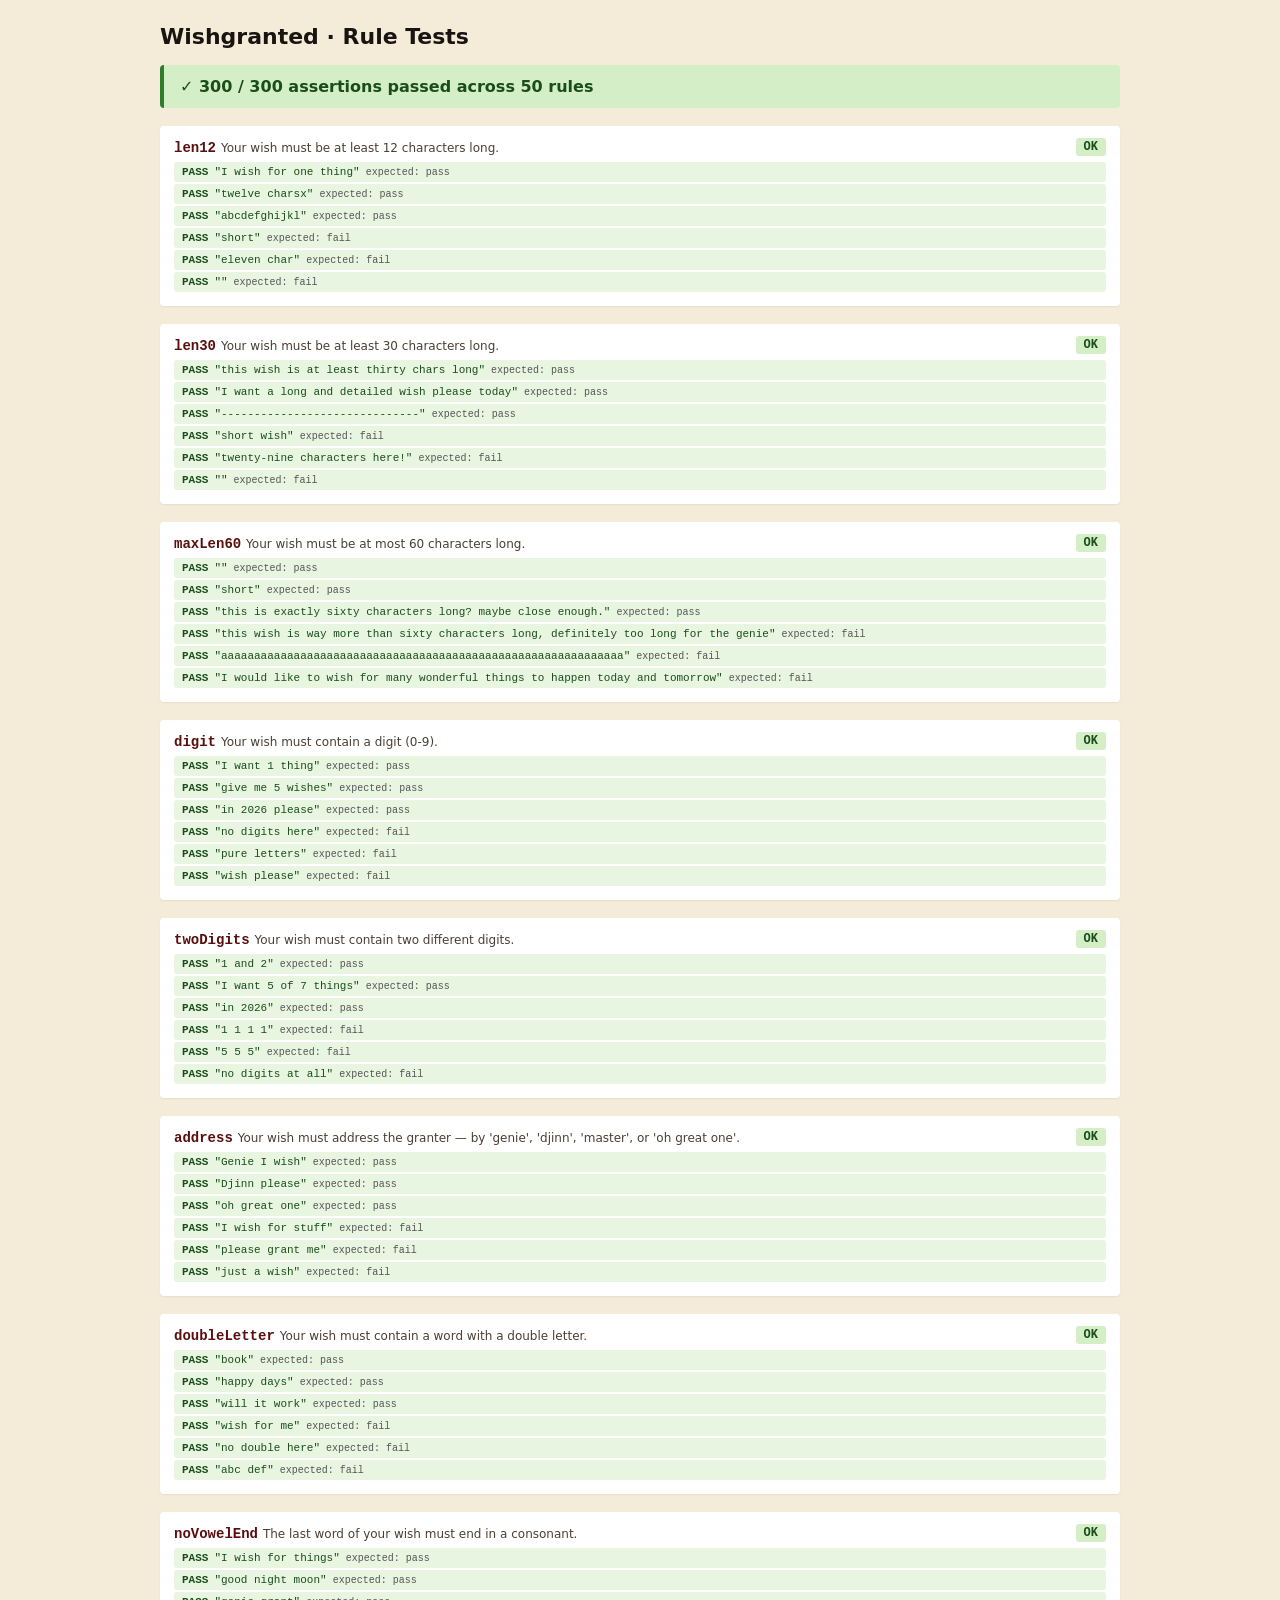
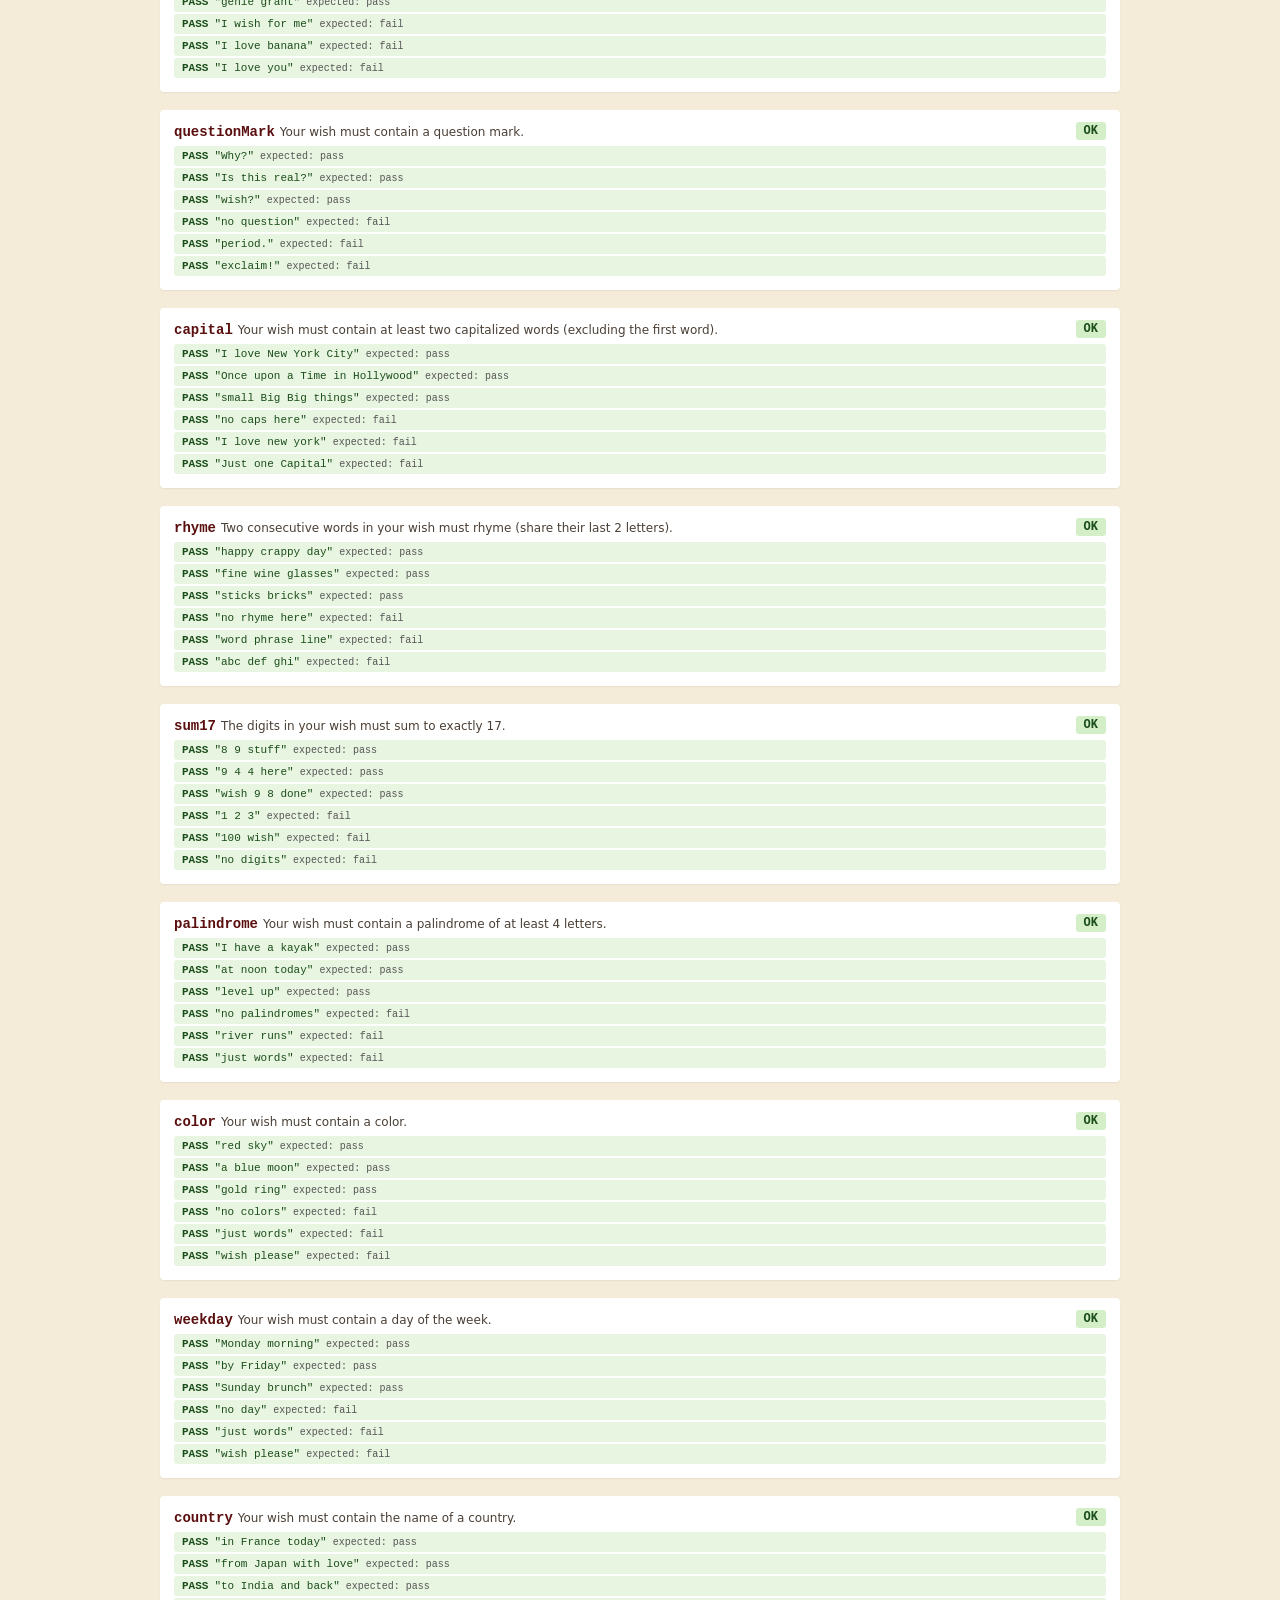
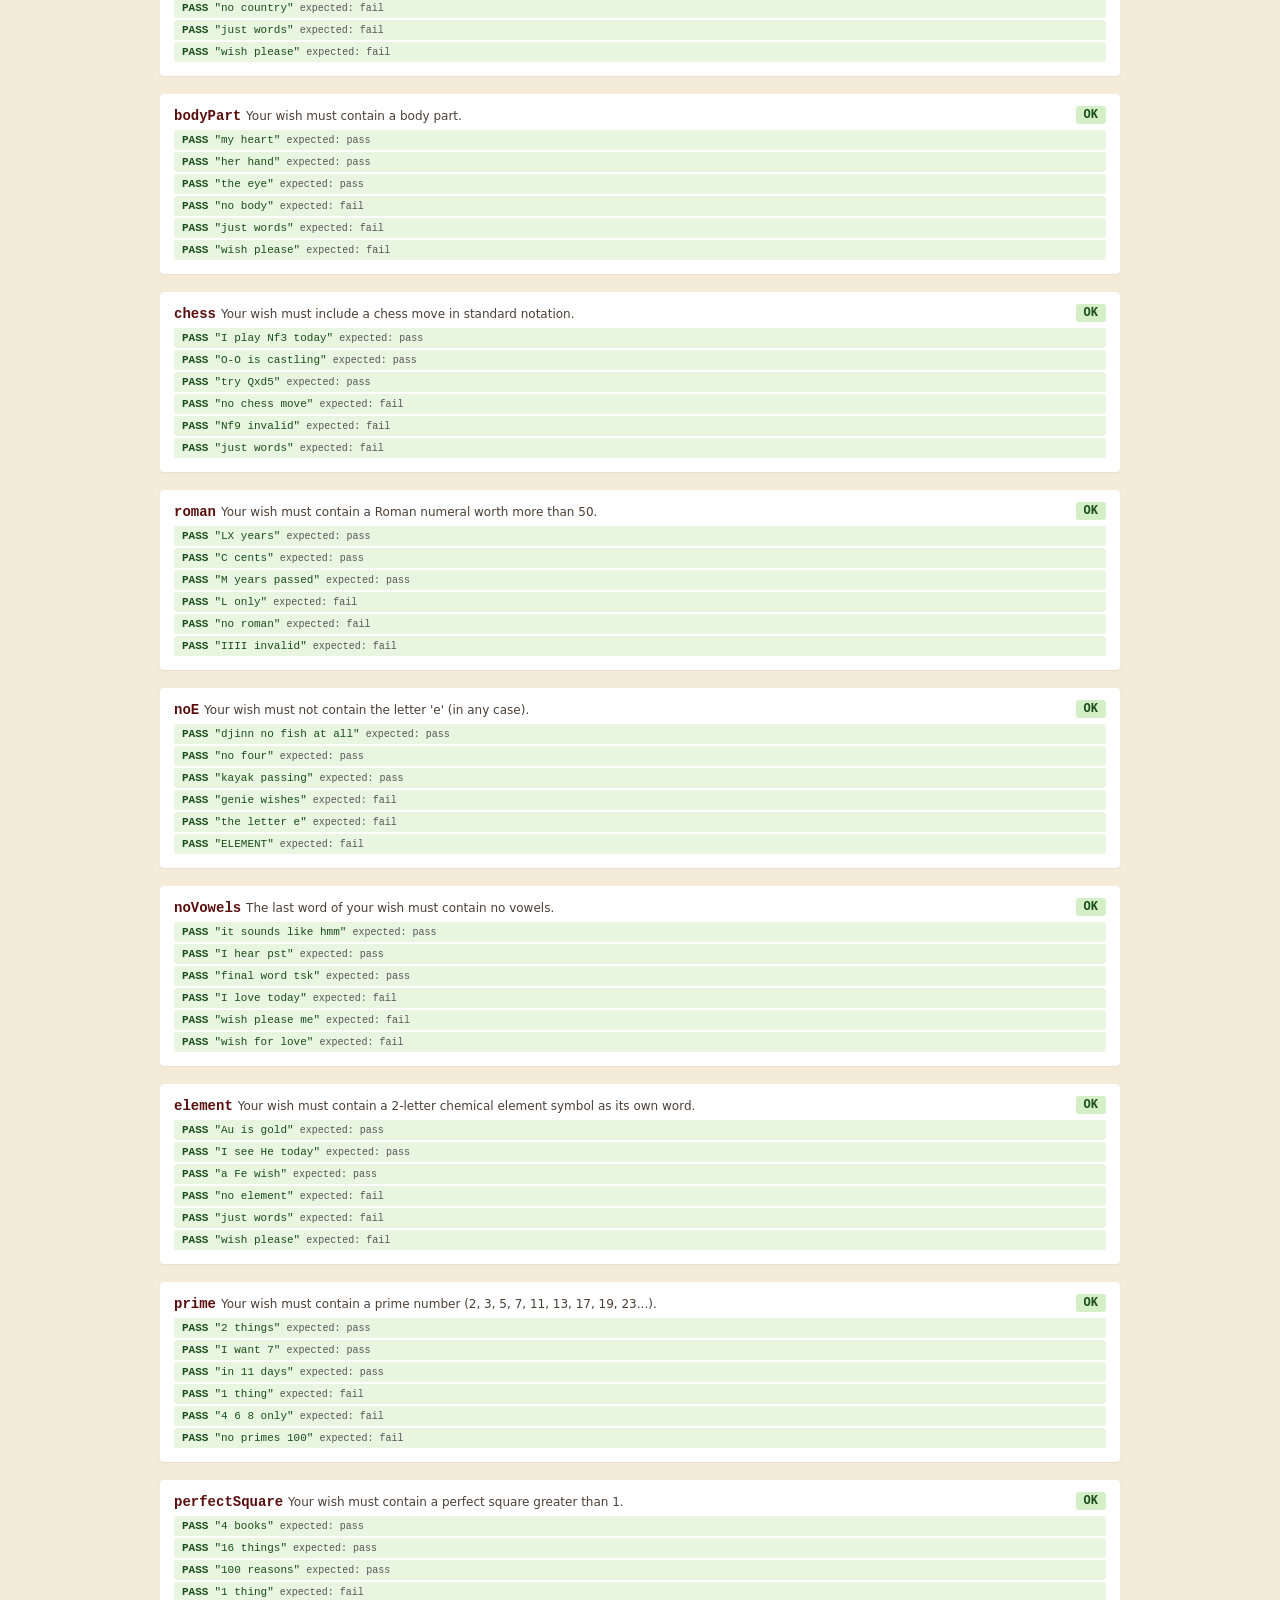
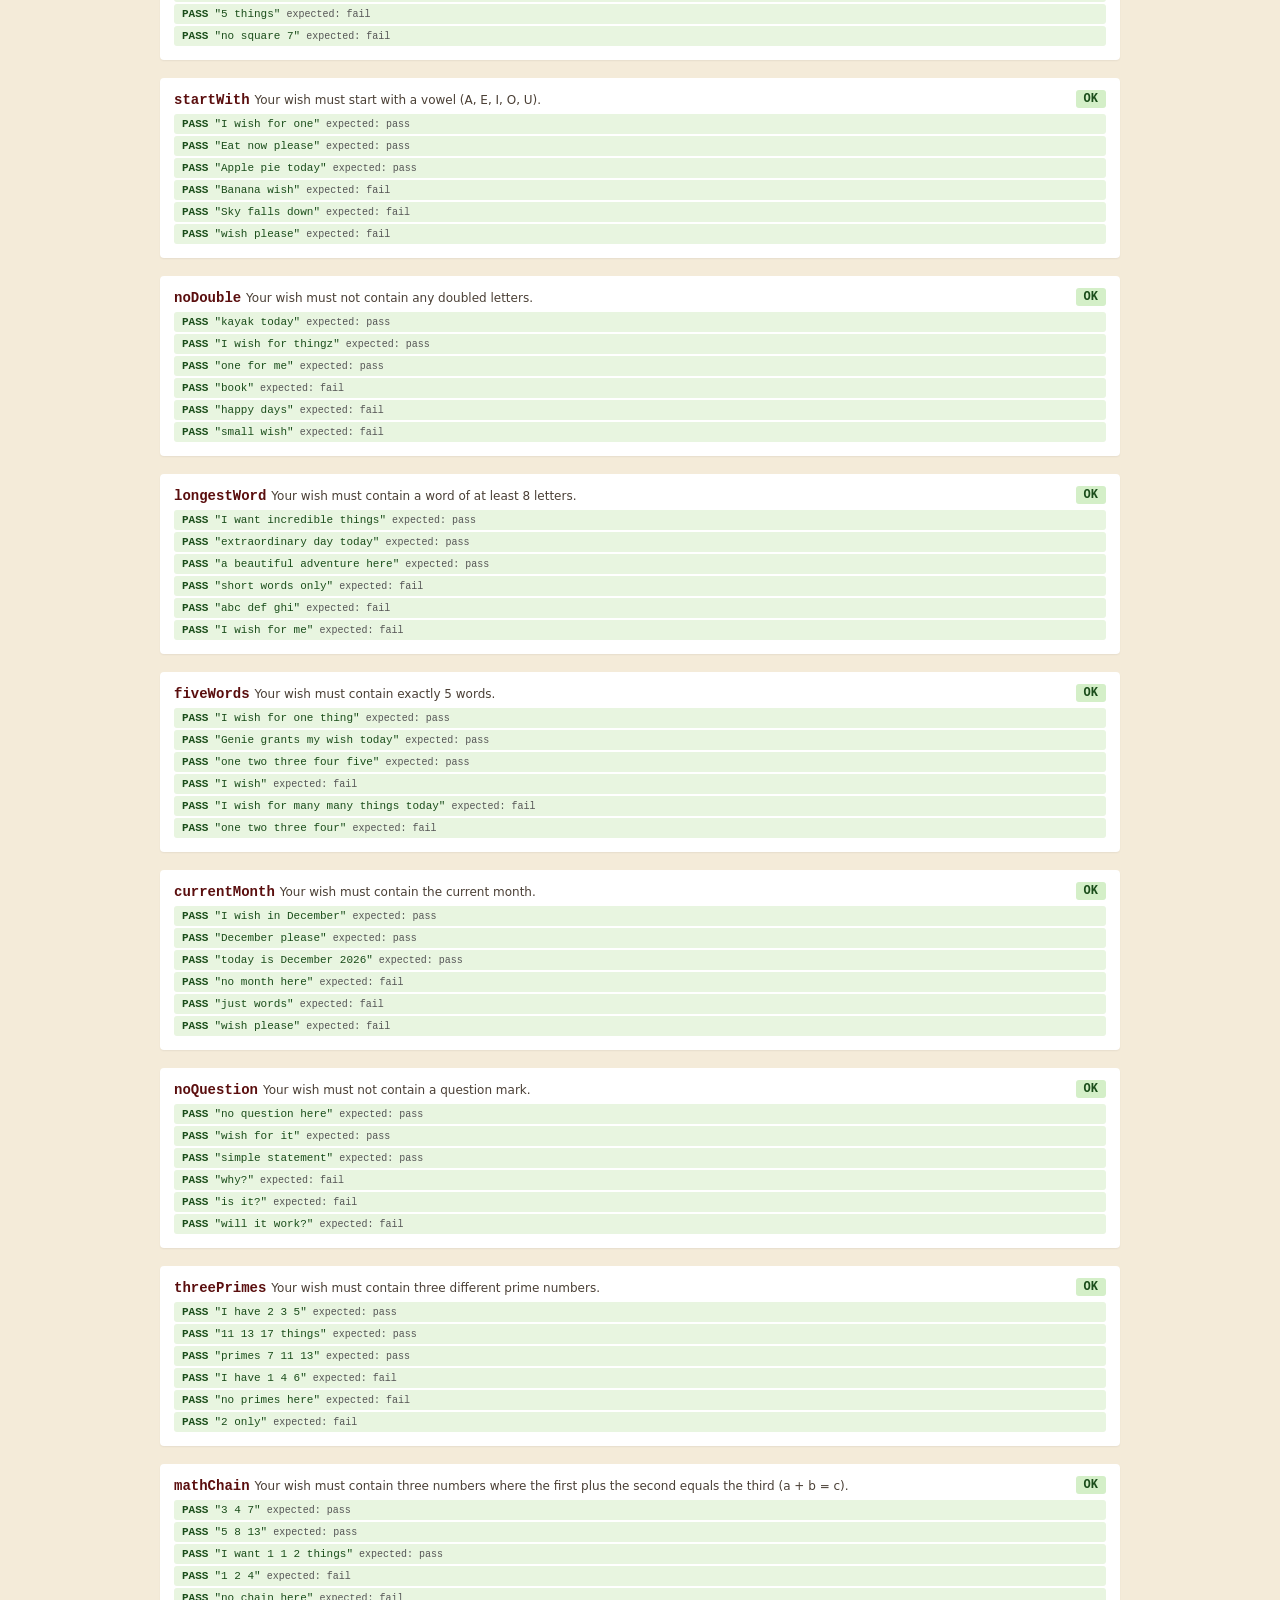
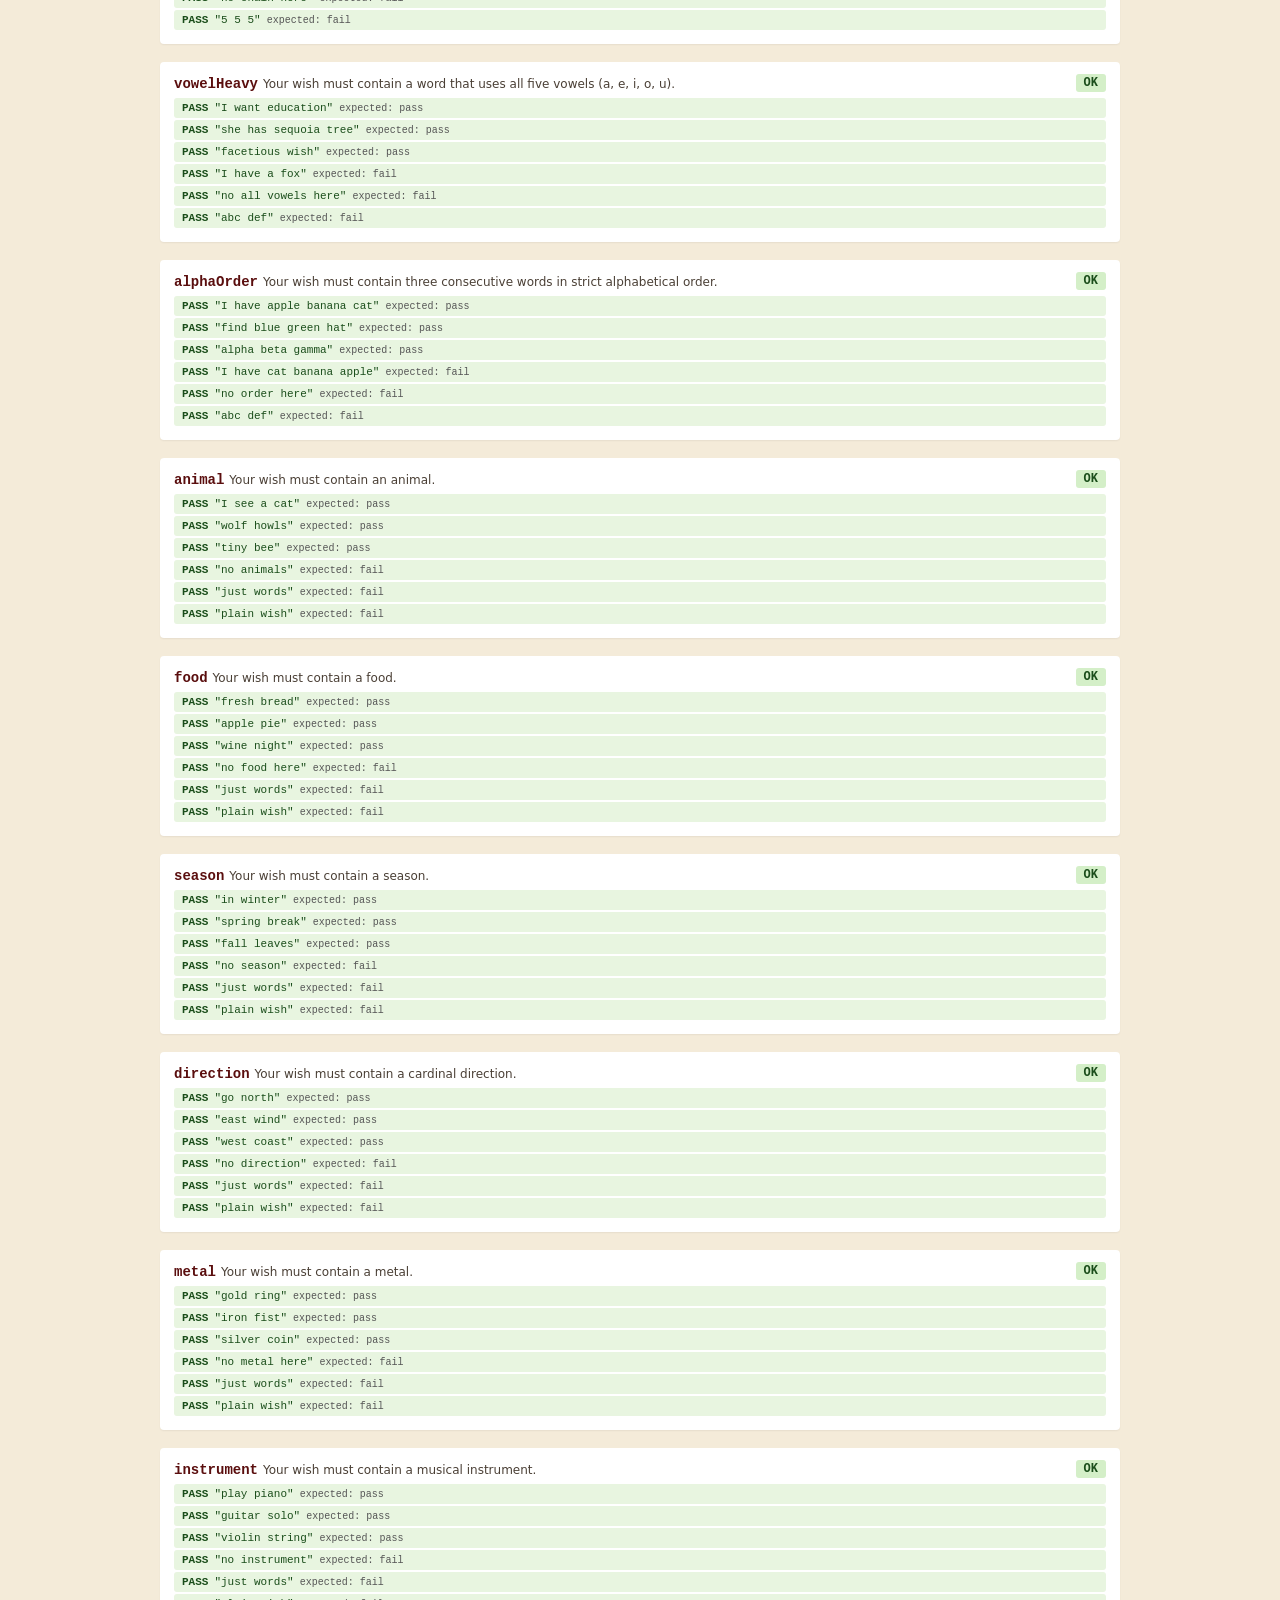
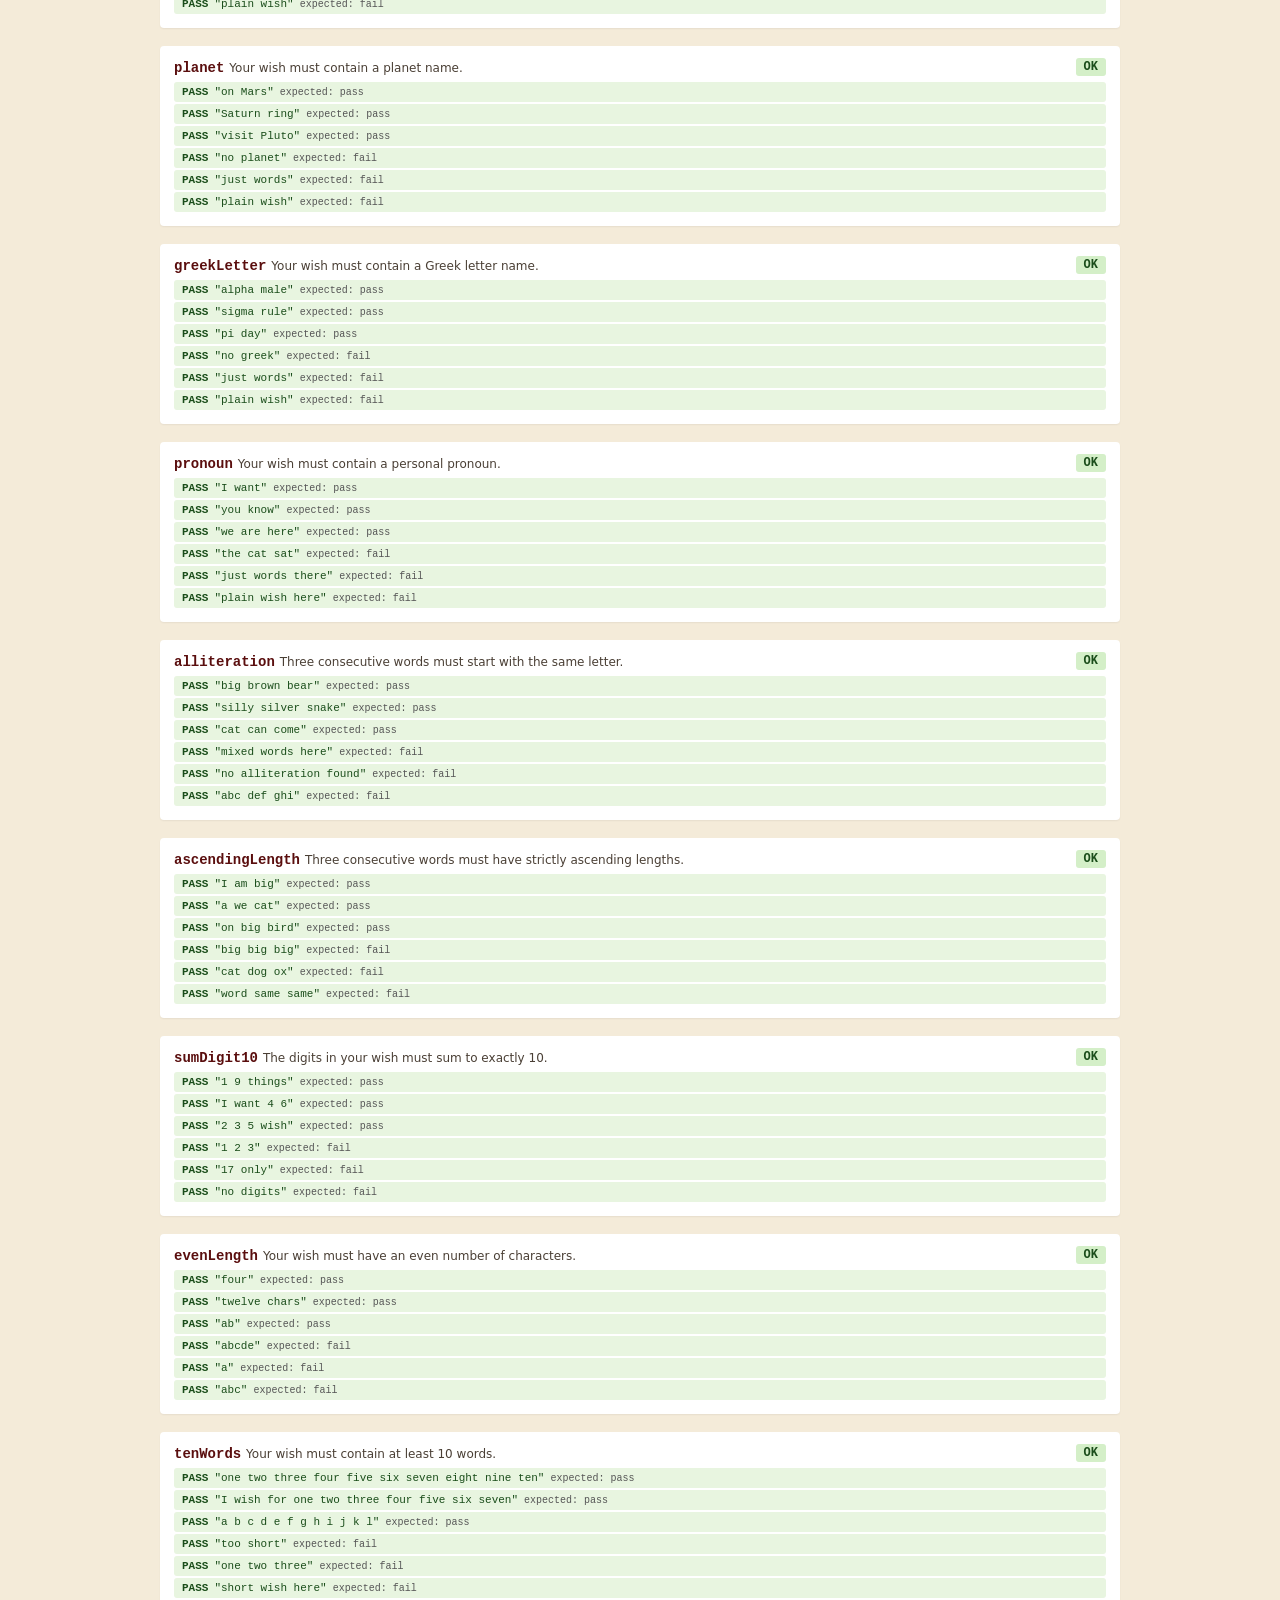
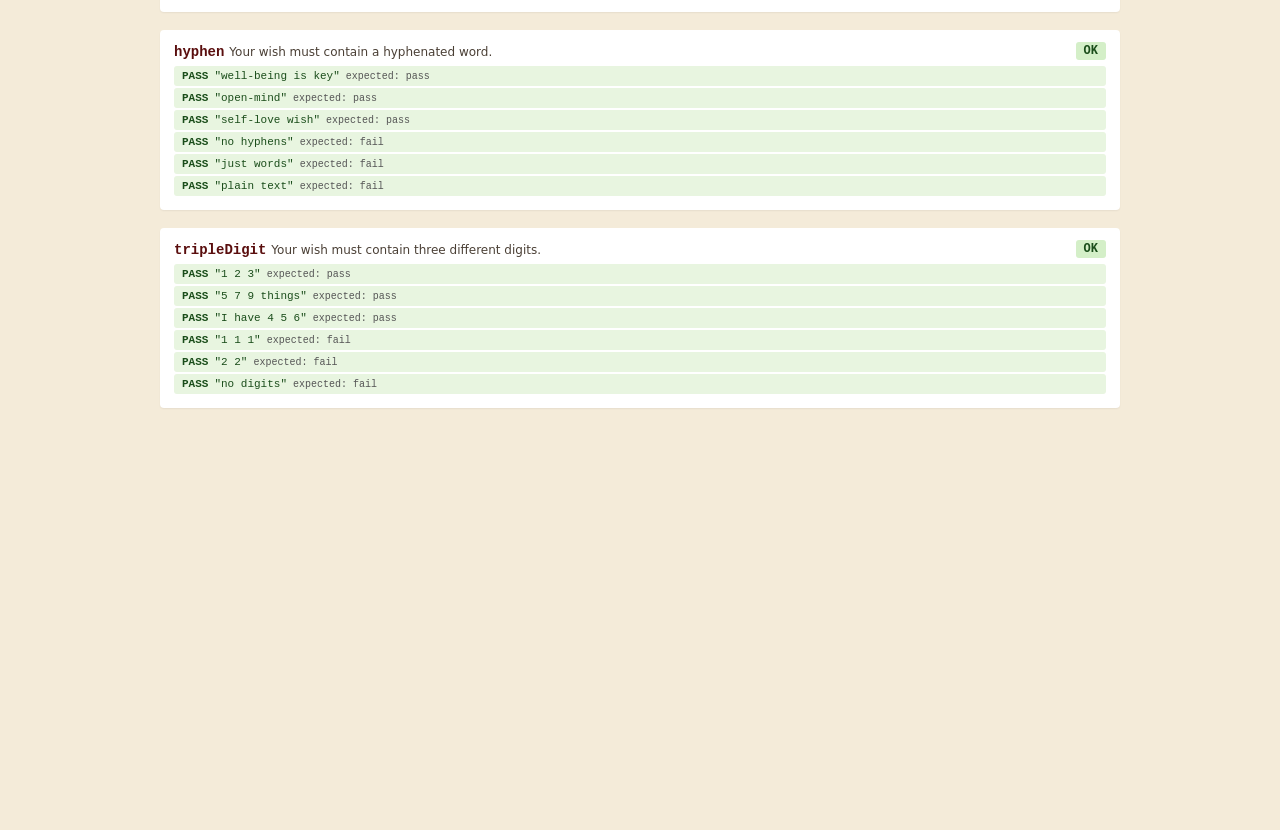
==== tests/rule-tests.html @ 97e1beea "Add game implementation Vanilla HTML/CSS/JS browser puzzle. 50 rules across 10 hand-curated levels (" ====
<!DOCTYPE html>
<html lang="en">
<head>
<meta charset="UTF-8">
<meta name="viewport" content="width=device-width, initial-scale=1.0">
<title>Wishgranted · Rule Tests</title>
<style>
  body { font-family: -apple-system, system-ui, Segoe UI, Roboto, sans-serif; max-width: 960px; margin: 24px auto; padding: 0 20px 80px; color: #1A1410; background: #F4EBD9; }
  h1 { font-size: 22px; margin-bottom: 4px; }
  .summary { padding: 12px 16px; margin: 16px 0; border-radius: 4px; font-weight: 700; }
  .summary.all-pass { background: #D4EFC8; color: #1A4D1A; border-left: 4px solid #2D7D2D; }
  .summary.has-fail { background: #F5C6C6; color: #5A1A1A; border-left: 4px solid #8B1A1A; }
  .rule-block { margin: 18px 0; padding: 12px 14px; background: white; border-radius: 4px; box-shadow: 0 1px 2px rgba(0,0,0,0.06); }
  .rule-head { font-weight: 700; font-size: 14px; margin-bottom: 6px; display: flex; justify-content: space-between; gap: 12px; align-items: center; }
  .rule-id { font-family: monospace; color: #5A0E0E; }
  .rule-text { font-size: 12px; color: #4A3F35; font-weight: 400; flex: 1; }
  .rule-stat { font-family: monospace; font-size: 12px; padding: 2px 8px; border-radius: 3px; flex-shrink: 0; }
  .rule-stat.ok { background: #D4EFC8; color: #1A4D1A; }
  .rule-stat.fail { background: #F5C6C6; color: #5A1A1A; }
  .case { padding: 4px 8px; margin: 2px 0; font-family: monospace; font-size: 11px; border-radius: 3px; word-break: break-word; }
  .case.pass { background: #E8F5E0; color: #1A4D1A; }
  .case.fail { background: #FBDADA; color: #5A1A1A; }
  .case .label { font-weight: 700; margin-right: 6px; }
  .case .expected { color: #555; font-size: 10px; margin-left: 6px; }
</style>
</head>
<body>

<h1>Wishgranted · Rule Tests</h1>
<div id="summary" class="summary">Running…</div>
<div id="results"></div>

<script src="../js/rules.js"></script>
<script>
(function () {
  'use strict';

  var currentMonth = new Date().toLocaleDateString('en-US', { month: 'long' });

  var TESTS = {
    len12: {
      pass: ['I wish for one thing', 'twelve charsx', 'abcdefghijkl'],
      fail: ['short', 'eleven char', '']
    },
    len30: {
      pass: ['this wish is at least thirty chars long', 'I want a long and detailed wish please today', '------------------------------'],
      fail: ['short wish', 'twenty-nine characters here!', '']
    },
    maxLen60: {
      pass: ['', 'short', 'this is exactly sixty characters long? maybe close enough.'],
      fail: [
        'this wish is way more than sixty characters long, definitely too long for the genie',
        'a'.repeat(61),
        'I would like to wish for many wonderful things to happen today and tomorrow'
      ]
    },
    digit: {
      pass: ['I want 1 thing', 'give me 5 wishes', 'in 2026 please'],
      fail: ['no digits here', 'pure letters', 'wish please']
    },
    twoDigits: {
      pass: ['1 and 2', 'I want 5 of 7 things', 'in 2026'],
      fail: ['1 1 1 1', '5 5 5', 'no digits at all']
    },
    address: {
      pass: ['Genie I wish', 'Djinn please', 'oh great one'],
      fail: ['I wish for stuff', 'please grant me', 'just a wish']
    },
    doubleLetter: {
      pass: ['book', 'happy days', 'will it work'],
      fail: ['wish for me', 'no double here', 'abc def']
    },
    noVowelEnd: {
      pass: ['I wish for things', 'good night moon', 'genie grant'],
      fail: ['I wish for me', 'I love banana', 'I love you']
    },
    questionMark: {
      pass: ['Why?', 'Is this real?', 'wish?'],
      fail: ['no question', 'period.', 'exclaim!']
    },
    capital: {
      pass: ['I love New York City', 'Once upon a Time in Hollywood', 'small Big Big things'],
      fail: ['no caps here', 'I love new york', 'Just one Capital']
    },
    rhyme: {
      pass: ['happy crappy day', 'fine wine glasses', 'sticks bricks'],
      fail: ['no rhyme here', 'word phrase line', 'abc def ghi']
    },
    sum17: {
      pass: ['8 9 stuff', '9 4 4 here', 'wish 9 8 done'],
      fail: ['1 2 3', '100 wish', 'no digits']
    },
    palindrome: {
      pass: ['I have a kayak', 'at noon today', 'level up'],
      fail: ['no palindromes', 'river runs', 'just words']
    },
    color: {
      pass: ['red sky', 'a blue moon', 'gold ring'],
      fail: ['no colors', 'just words', 'wish please']
    },
    weekday: {
      pass: ['Monday morning', 'by Friday', 'Sunday brunch'],
      fail: ['no day', 'just words', 'wish please']
    },
    country: {
      pass: ['in France today', 'from Japan with love', 'to India and back'],
      fail: ['no country', 'just words', 'wish please']
    },
    bodyPart: {
      pass: ['my heart', 'her hand', 'the eye'],
      fail: ['no body', 'just words', 'wish please']
    },
    chess: {
      pass: ['I play Nf3 today', 'O-O is castling', 'try Qxd5'],
      fail: ['no chess move', 'Nf9 invalid', 'just words']
    },
    roman: {
      pass: ['LX years', 'C cents', 'M years passed'],
      fail: ['L only', 'no roman', 'IIII invalid']
    },
    noE: {
      pass: ['djinn no fish at all', 'no four', 'kayak passing'],
      fail: ['genie wishes', 'the letter e', 'ELEMENT']
    },
    noVowels: {
      pass: ['it sounds like hmm', 'I hear pst', 'final word tsk'],
      fail: ['I love today', 'wish please me', 'wish for love']
    },
    element: {
      pass: ['Au is gold', 'I see He today', 'a Fe wish'],
      fail: ['no element', 'just words', 'wish please']
    },
    prime: {
      pass: ['2 things', 'I want 7', 'in 11 days'],
      fail: ['1 thing', '4 6 8 only', 'no primes 100']
    },
    perfectSquare: {
      pass: ['4 books', '16 things', '100 reasons'],
      fail: ['1 thing', '5 things', 'no square 7']
    },
    startWith: {
      pass: ['I wish for one', 'Eat now please', 'Apple pie today'],
      fail: ['Banana wish', 'Sky falls down', 'wish please']
    },
    noDouble: {
      pass: ['kayak today', 'I wish for thingz', 'one for me'],
      fail: ['book', 'happy days', 'small wish']
    },
    longestWord: {
      pass: ['I want incredible things', 'extraordinary day today', 'a beautiful adventure here'],
      fail: ['short words only', 'abc def ghi', 'I wish for me']
    },
    fiveWords: {
      pass: ['I wish for one thing', 'Genie grants my wish today', 'one two three four five'],
      fail: ['I wish', 'I wish for many many things today', 'one two three four']
    },
    currentMonth: {
      pass: ['I wish in ' + currentMonth, currentMonth + ' please', 'today is ' + currentMonth + ' 2026'],
      fail: ['no month here', 'just words', 'wish please']
    },
    noQuestion: {
      pass: ['no question here', 'wish for it', 'simple statement'],
      fail: ['why?', 'is it?', 'will it work?']
    },
    threePrimes: {
      pass: ['I have 2 3 5', '11 13 17 things', 'primes 7 11 13'],
      fail: ['I have 1 4 6', 'no primes here', '2 only']
    },
    mathChain: {
      pass: ['3 4 7', '5 8 13', 'I want 1 1 2 things'],
      fail: ['1 2 4', 'no chain here', '5 5 5']
    },
    vowelHeavy: {
      pass: ['I want education', 'she has sequoia tree', 'facetious wish'],
      fail: ['I have a fox', 'no all vowels here', 'abc def']
    },
    alphaOrder: {
      pass: ['I have apple banana cat', 'find blue green hat', 'alpha beta gamma'],
      fail: ['I have cat banana apple', 'no order here', 'abc def']
    },
    animal: {
      pass: ['I see a cat', 'wolf howls', 'tiny bee'],
      fail: ['no animals', 'just words', 'plain wish']
    },
    food: {
      pass: ['fresh bread', 'apple pie', 'wine night'],
      fail: ['no food here', 'just words', 'plain wish']
    },
    season: {
      pass: ['in winter', 'spring break', 'fall leaves'],
      fail: ['no season', 'just words', 'plain wish']
    },
    direction: {
      pass: ['go north', 'east wind', 'west coast'],
      fail: ['no direction', 'just words', 'plain wish']
    },
    metal: {
      pass: ['gold ring', 'iron fist', 'silver coin'],
      fail: ['no metal here', 'just words', 'plain wish']
    },
    instrument: {
      pass: ['play piano', 'guitar solo', 'violin string'],
      fail: ['no instrument', 'just words', 'plain wish']
    },
    planet: {
      pass: ['on Mars', 'Saturn ring', 'visit Pluto'],
      fail: ['no planet', 'just words', 'plain wish']
    },
    greekLetter: {
      pass: ['alpha male', 'sigma rule', 'pi day'],
      fail: ['no greek', 'just words', 'plain wish']
    },
    pronoun: {
      pass: ['I want', 'you know', 'we are here'],
      fail: ['the cat sat', 'just words there', 'plain wish here']
    },
    alliteration: {
      pass: ['big brown bear', 'silly silver snake', 'cat can come'],
      fail: ['mixed words here', 'no alliteration found', 'abc def ghi']
    },
    ascendingLength: {
      pass: ['I am big', 'a we cat', 'on big bird'],
      fail: ['big big big', 'cat dog ox', 'word same same']
    },
    sumDigit10: {
      pass: ['1 9 things', 'I want 4 6', '2 3 5 wish'],
      fail: ['1 2 3', '17 only', 'no digits']
    },
    evenLength: {
      pass: ['four', 'twelve chars', 'ab'],
      fail: ['abcde', 'a', 'abc']
    },
    tenWords: {
      pass: ['one two three four five six seven eight nine ten', 'I wish for one two three four five six seven', 'a b c d e f g h i j k l'],
      fail: ['too short', 'one two three', 'short wish here']
    },
    hyphen: {
      pass: ['well-being is key', 'open-mind', 'self-love wish'],
      fail: ['no hyphens', 'just words', 'plain text']
    },
    tripleDigit: {
      pass: ['1 2 3', '5 7 9 things', 'I have 4 5 6'],
      fail: ['1 1 1', '2 2', 'no digits']
    }
  };

  function run() {
    var pool = window.RULE_POOL;
    var resultsEl = document.getElementById('results');
    var summaryEl = document.getElementById('summary');
    var totalCases = 0;
    var failedCases = 0;
    var html = '';

    for (var i = 0; i < pool.length; i++) {
      var rule = pool[i];
      var spec = TESTS[rule.id];
      if (!spec) {
        html += '<div class="rule-block"><div class="rule-head"><span><span class="rule-id">' + rule.id + '</span></span><span class="rule-stat fail">NO TESTS</span></div></div>';
        failedCases++;
        totalCases++;
        continue;
      }

      var passResults = [];
      var failResults = [];

      for (var p = 0; p < spec.pass.length; p++) {
        totalCases++;
        var got = rule.check(spec.pass[p]);
        if (!got) failedCases++;
        passResults.push({ wish: spec.pass[p], got: got, expected: true });
      }
      for (var f = 0; f < spec.fail.length; f++) {
        totalCases++;
        var got2 = rule.check(spec.fail[f]);
        if (got2) failedCases++;
        failResults.push({ wish: spec.fail[f], got: got2, expected: false });
      }

      var allOk = true;
      for (var k = 0; k < passResults.length; k++) if (!passResults[k].got) { allOk = false; break; }
      if (allOk) for (var k2 = 0; k2 < failResults.length; k2++) if (failResults[k2].got) { allOk = false; break; }

      var caseHtml = '';
      for (var pr = 0; pr < passResults.length; pr++) {
        var r = passResults[pr];
        var ok = r.got === r.expected;
        caseHtml += '<div class="case ' + (ok ? 'pass' : 'fail') + '"><span class="label">' + (ok ? 'PASS' : 'FAIL') + '</span>' + escapeHtml(JSON.stringify(r.wish)) + '<span class="expected">expected: pass</span></div>';
      }
      for (var fr = 0; fr < failResults.length; fr++) {
        var r2 = failResults[fr];
        var ok2 = r2.got === r2.expected;
        caseHtml += '<div class="case ' + (ok2 ? 'pass' : 'fail') + '"><span class="label">' + (ok2 ? 'PASS' : 'FAIL') + '</span>' + escapeHtml(JSON.stringify(r2.wish)) + '<span class="expected">expected: fail</span></div>';
      }

      html += '<div class="rule-block">' +
        '<div class="rule-head">' +
          '<span><span class="rule-id">' + escapeHtml(rule.id) + '</span> <span class="rule-text">' + escapeHtml(rule.text) + '</span></span>' +
          '<span class="rule-stat ' + (allOk ? 'ok' : 'fail') + '">' + (allOk ? 'OK' : 'FAIL') + '</span>' +
        '</div>' +
        caseHtml +
      '</div>';
    }

    resultsEl.innerHTML = html;
    summaryEl.className = 'summary ' + (failedCases === 0 ? 'all-pass' : 'has-fail');
    summaryEl.textContent = (failedCases === 0 ? '✓ ' : '✗ ') +
      (totalCases - failedCases) + ' / ' + totalCases + ' assertions passed across ' + pool.length + ' rules' +
      (failedCases > 0 ? ' (' + failedCases + ' failures)' : '');
  }

  function escapeHtml(s) {
    return String(s).replace(/[&<>"']/g, function (c) {
      return { '&':'&amp;','<':'&lt;','>':'&gt;','"':'&quot;',"'":'&#39;' }[c];
    });
  }

  if (document.readyState === 'loading') {
    document.addEventListener('DOMContentLoaded', run);
  } else {
    run();
  }
})();
</script>

</body>
</html>
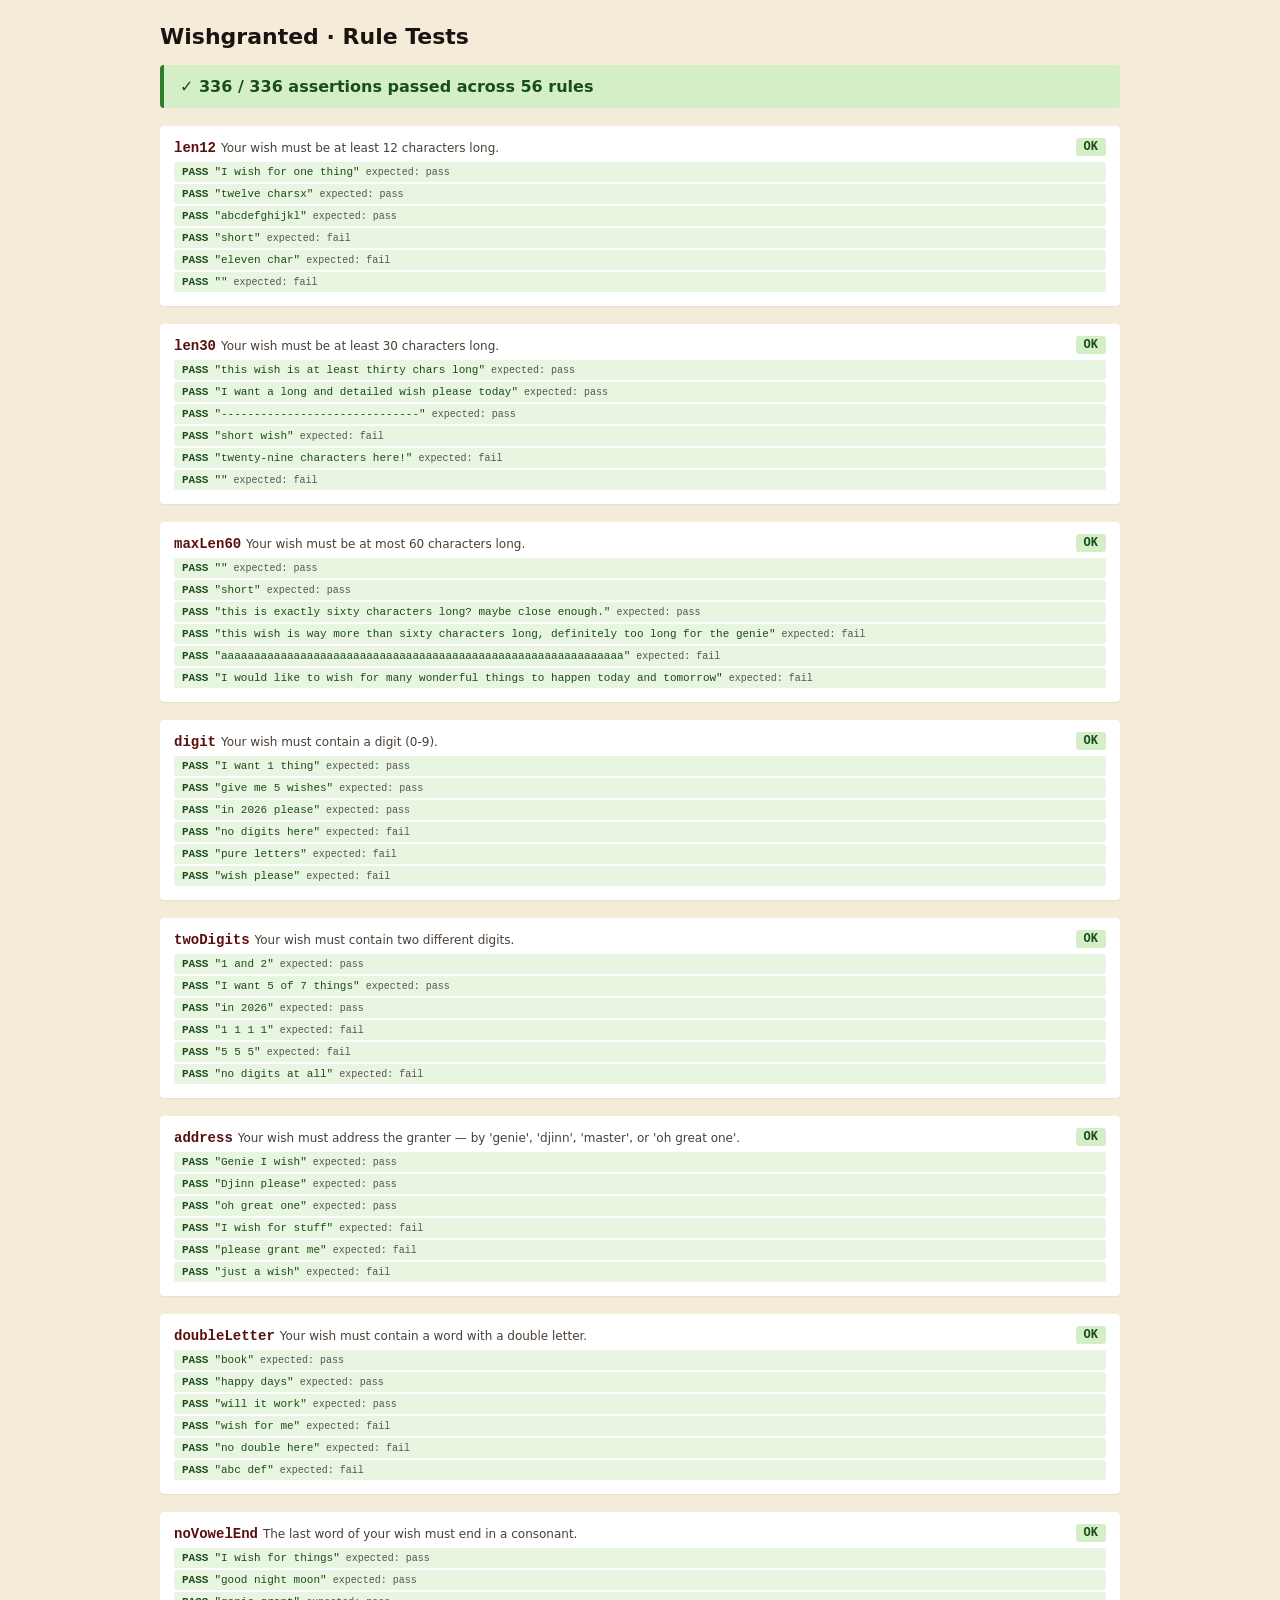
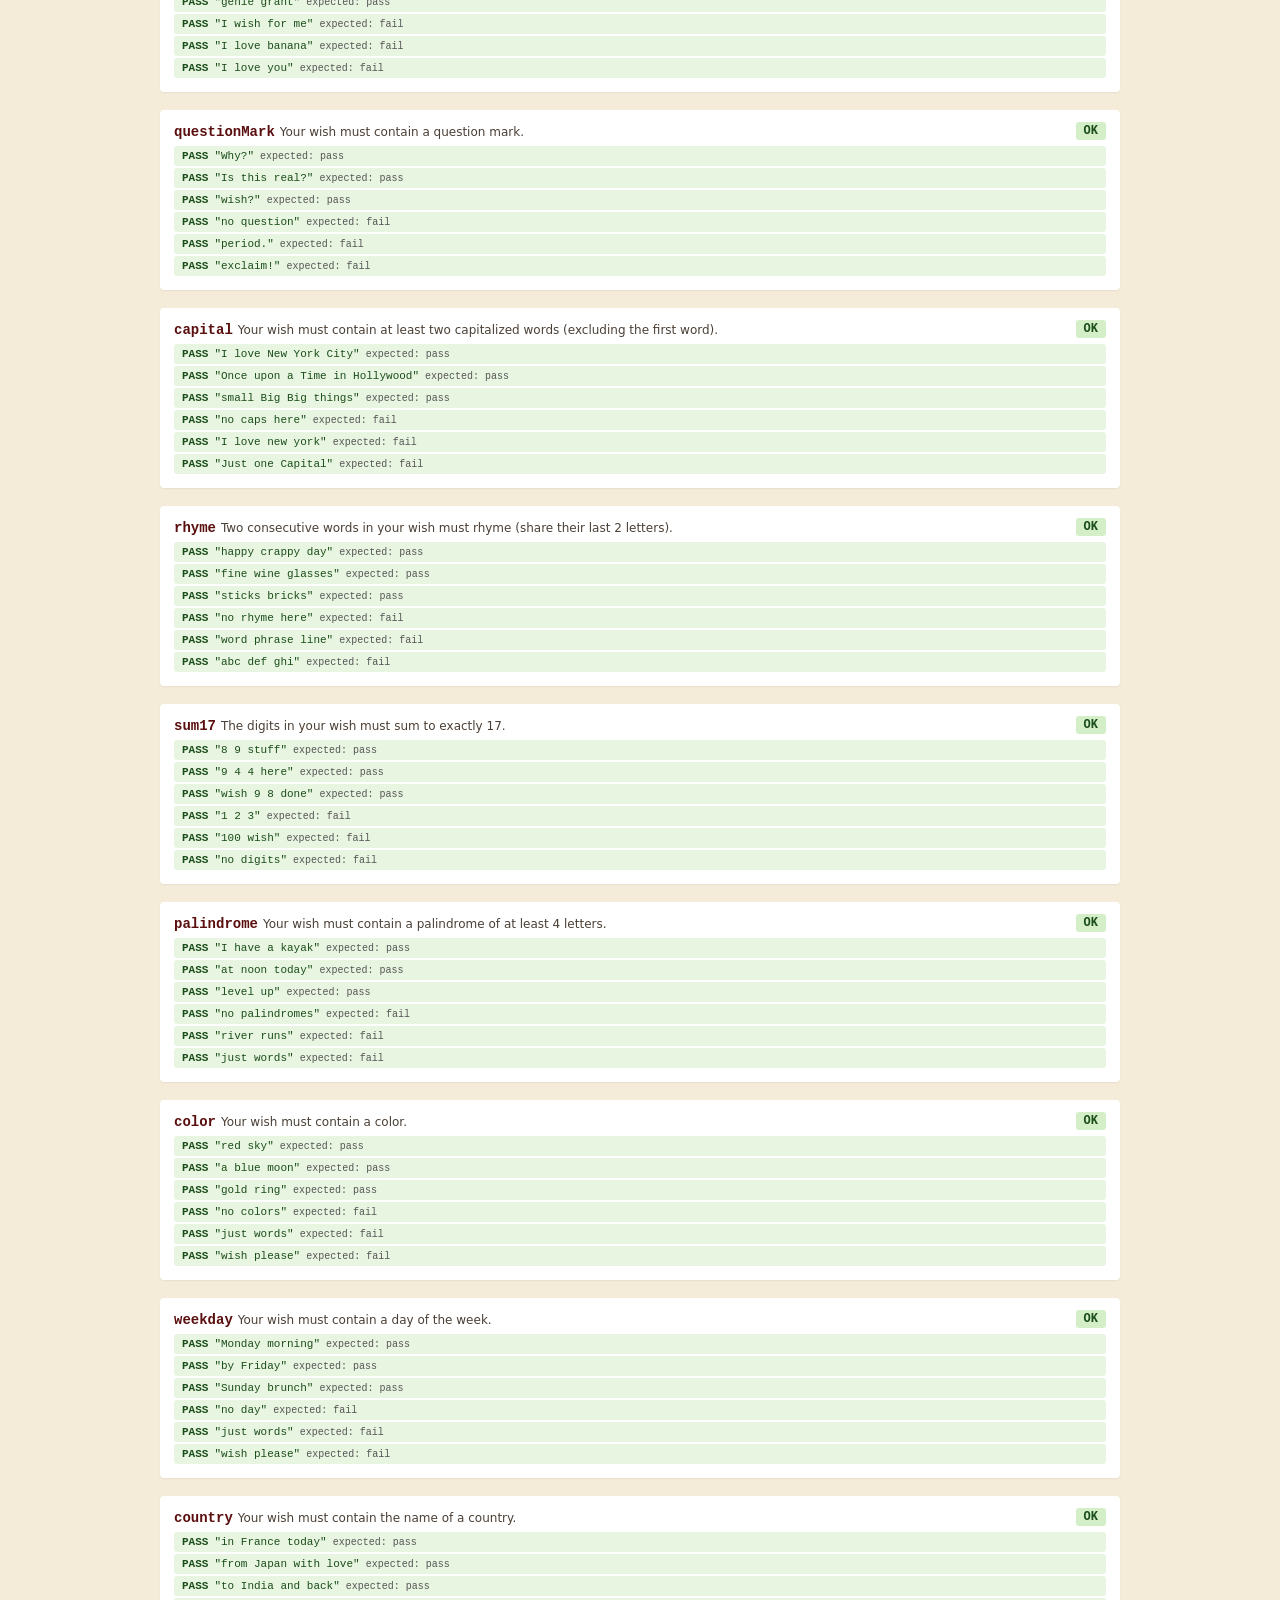
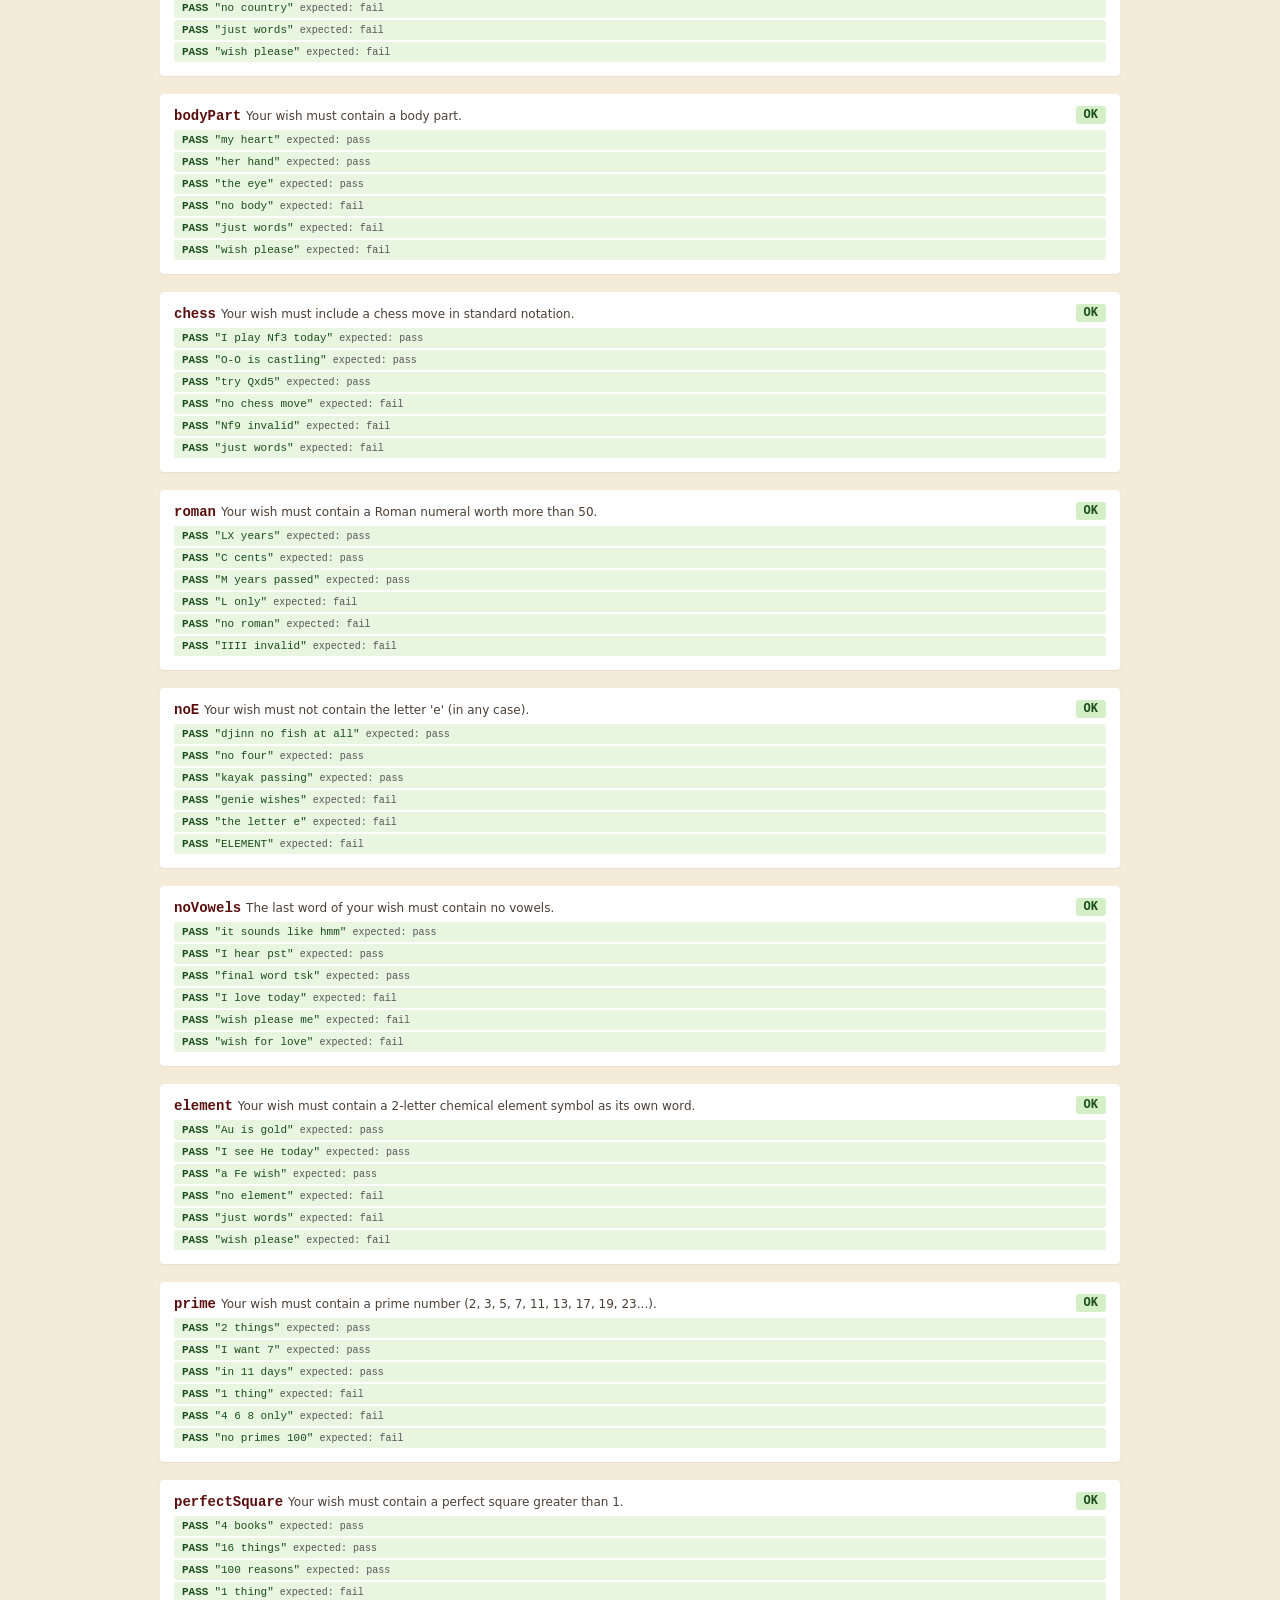
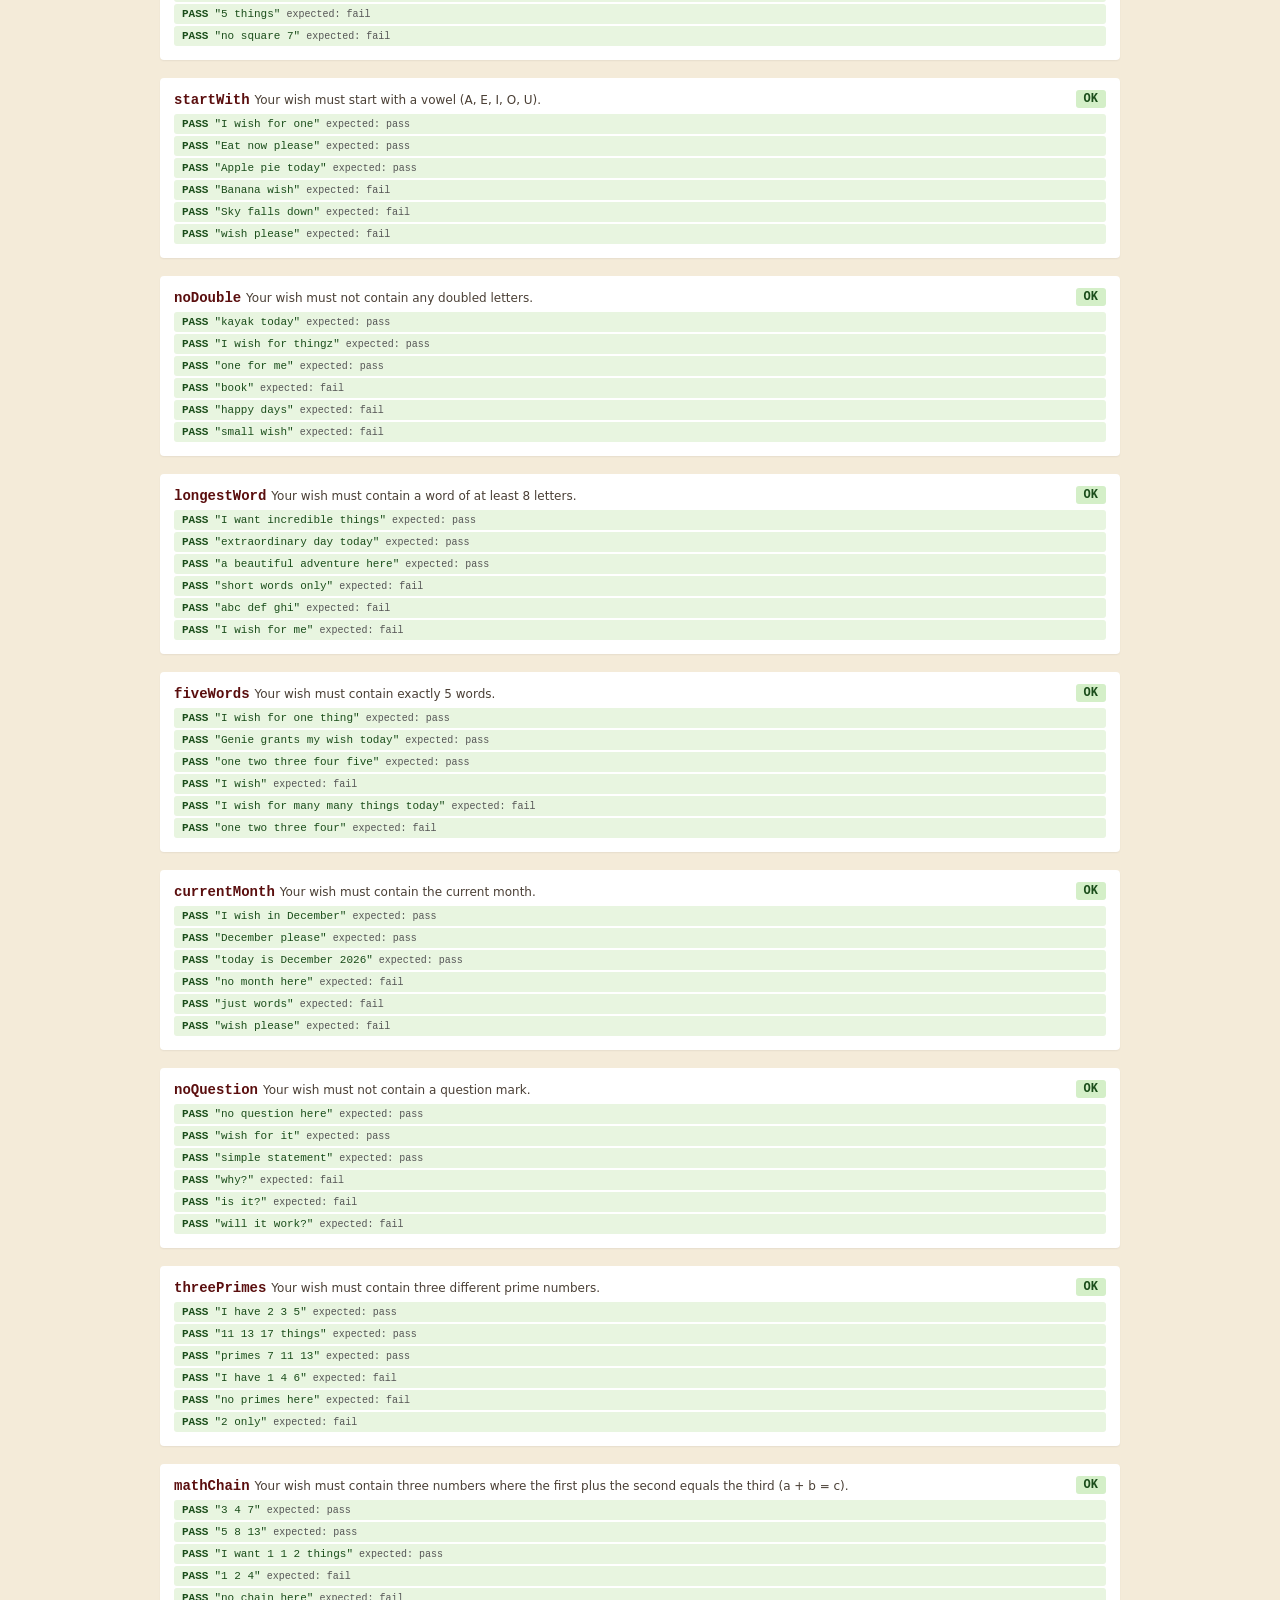
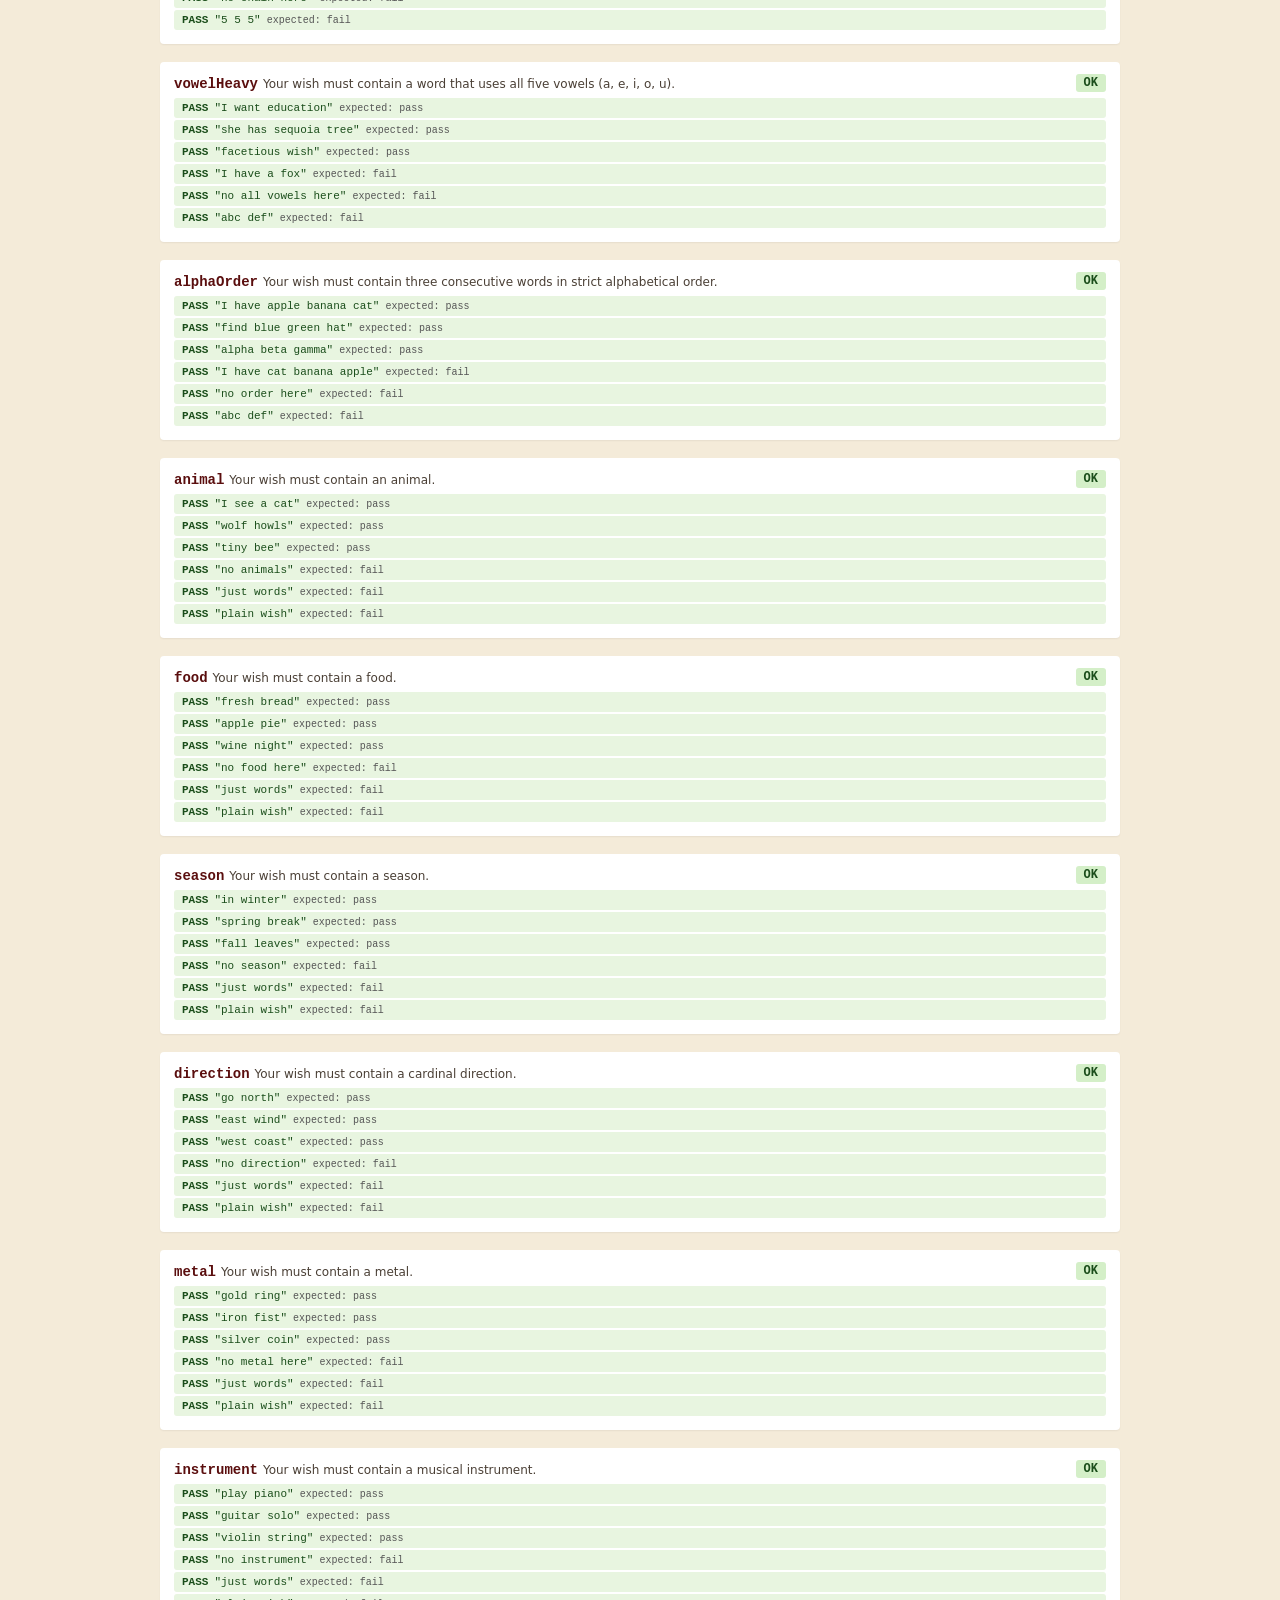
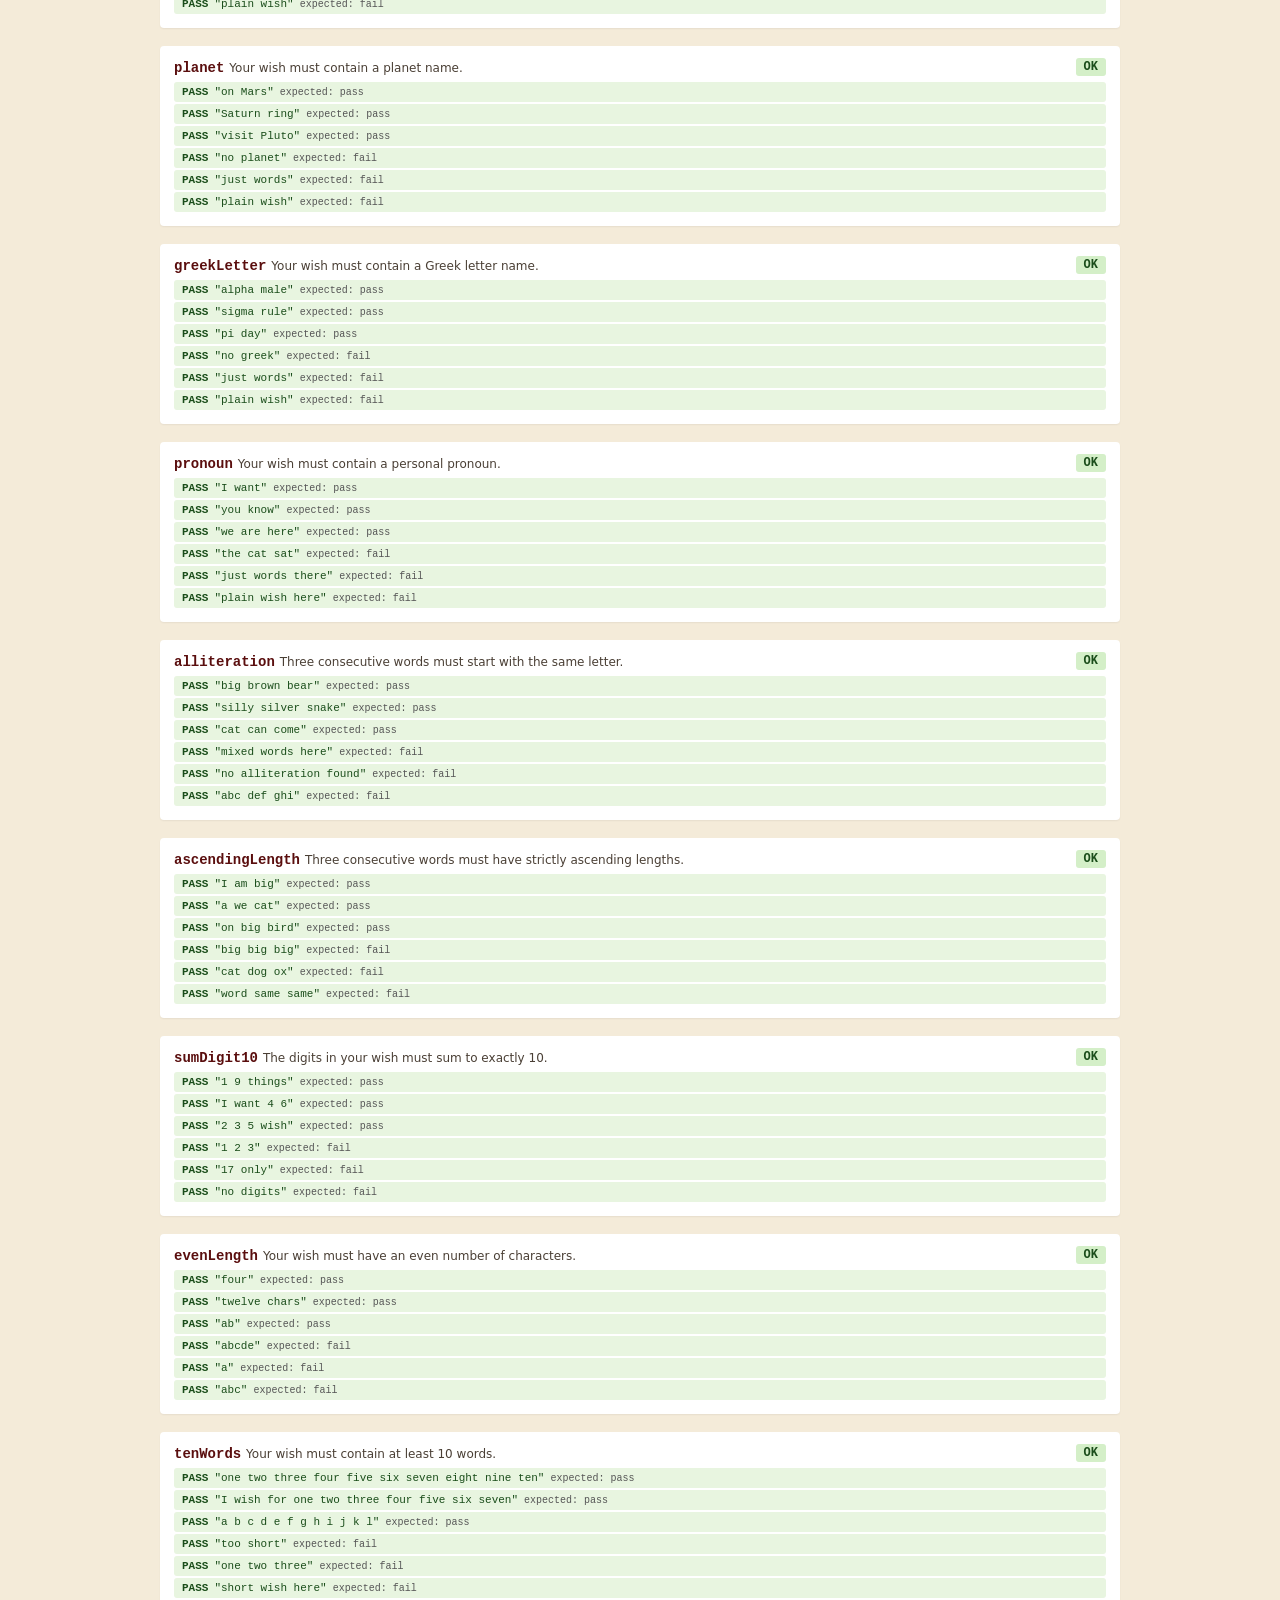
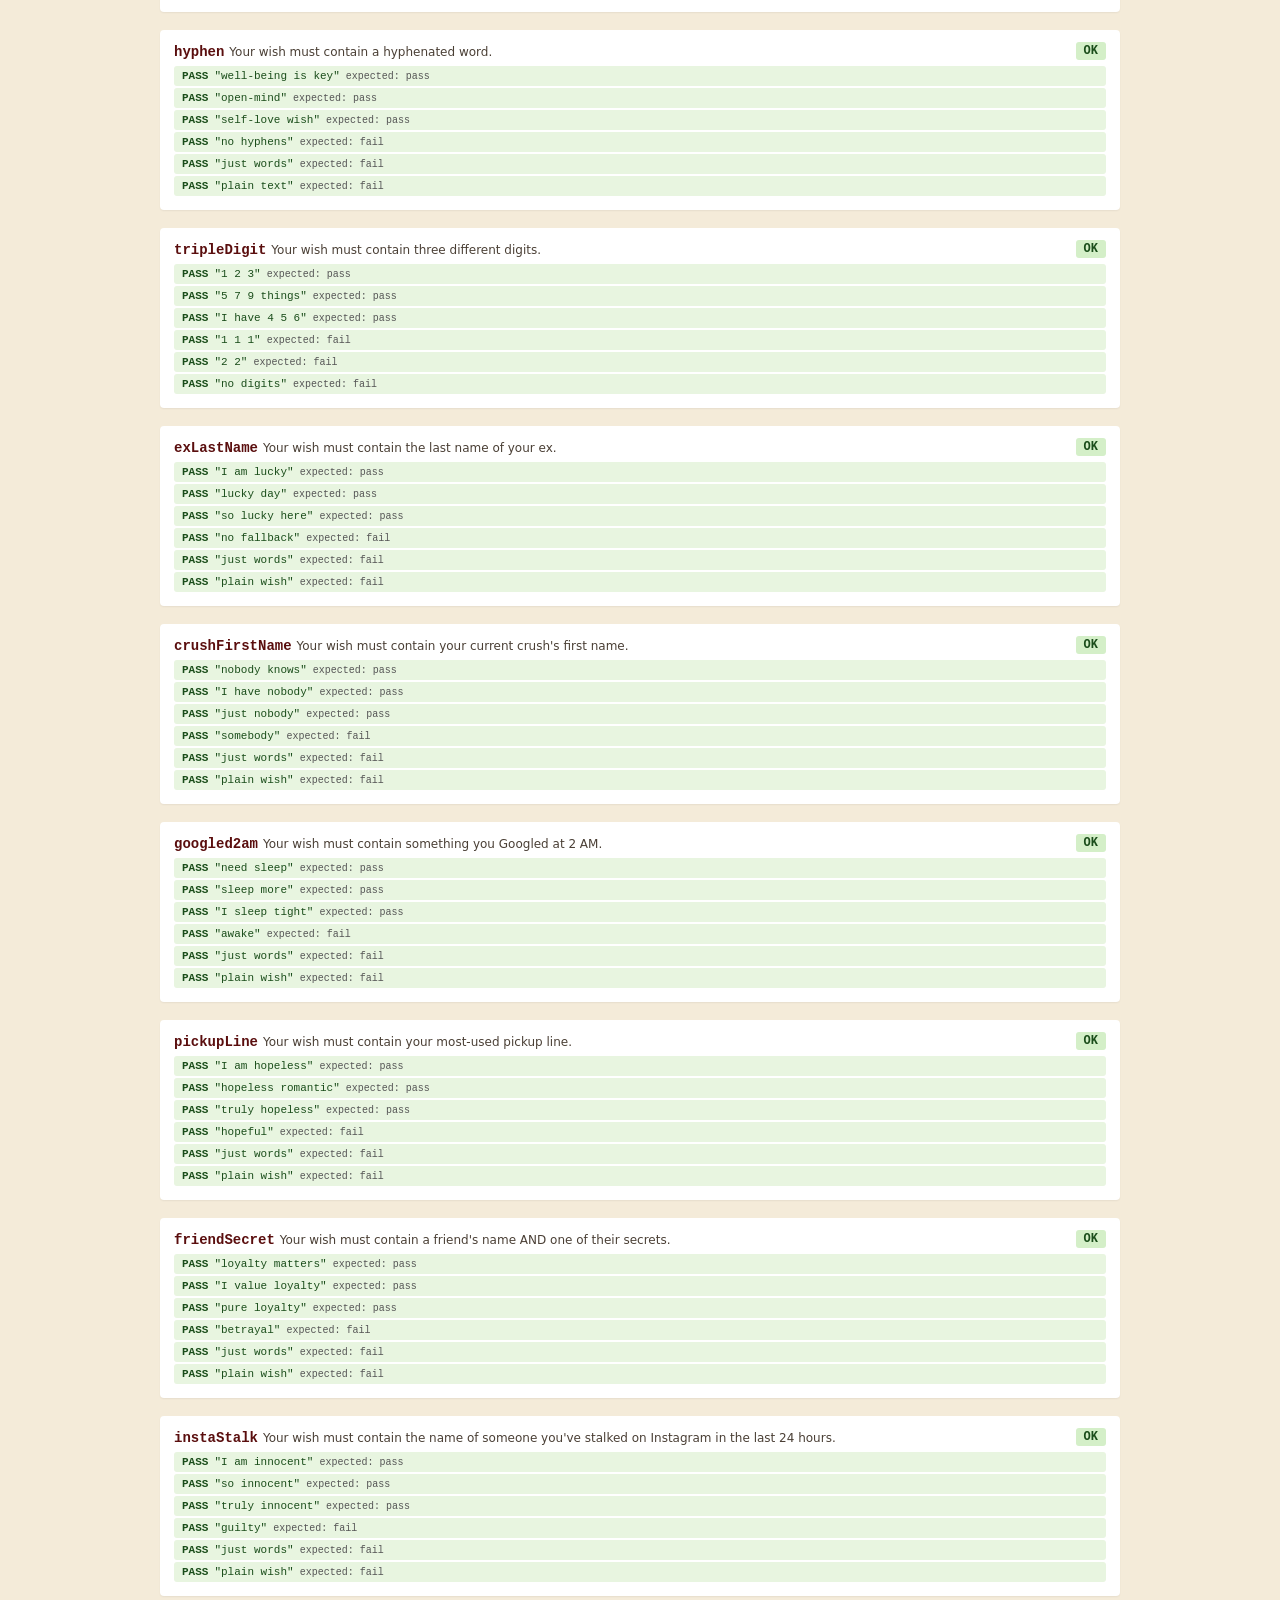
==== commit 49a3e4a6: "Add 6 personal-category rules with rotating genie reactions New rules: exLastName, crushFirstName, g" ====
--- a/tests/rule-tests.html
+++ b/tests/rule-tests.html
@@ -241,6 +241,30 @@
     tripleDigit: {
       pass: ['1 2 3', '5 7 9 things', 'I have 4 5 6'],
       fail: ['1 1 1', '2 2', 'no digits']
+    },
+    exLastName: {
+      pass: ['I am lucky', 'lucky day', 'so lucky here'],
+      fail: ['no fallback', 'just words', 'plain wish']
+    },
+    crushFirstName: {
+      pass: ['nobody knows', 'I have nobody', 'just nobody'],
+      fail: ['somebody', 'just words', 'plain wish']
+    },
+    googled2am: {
+      pass: ['need sleep', 'sleep more', 'I sleep tight'],
+      fail: ['awake', 'just words', 'plain wish']
+    },
+    pickupLine: {
+      pass: ['I am hopeless', 'hopeless romantic', 'truly hopeless'],
+      fail: ['hopeful', 'just words', 'plain wish']
+    },
+    friendSecret: {
+      pass: ['loyalty matters', 'I value loyalty', 'pure loyalty'],
+      fail: ['betrayal', 'just words', 'plain wish']
+    },
+    instaStalk: {
+      pass: ['I am innocent', 'so innocent', 'truly innocent'],
+      fail: ['guilty', 'just words', 'plain wish']
     }
   };
 
